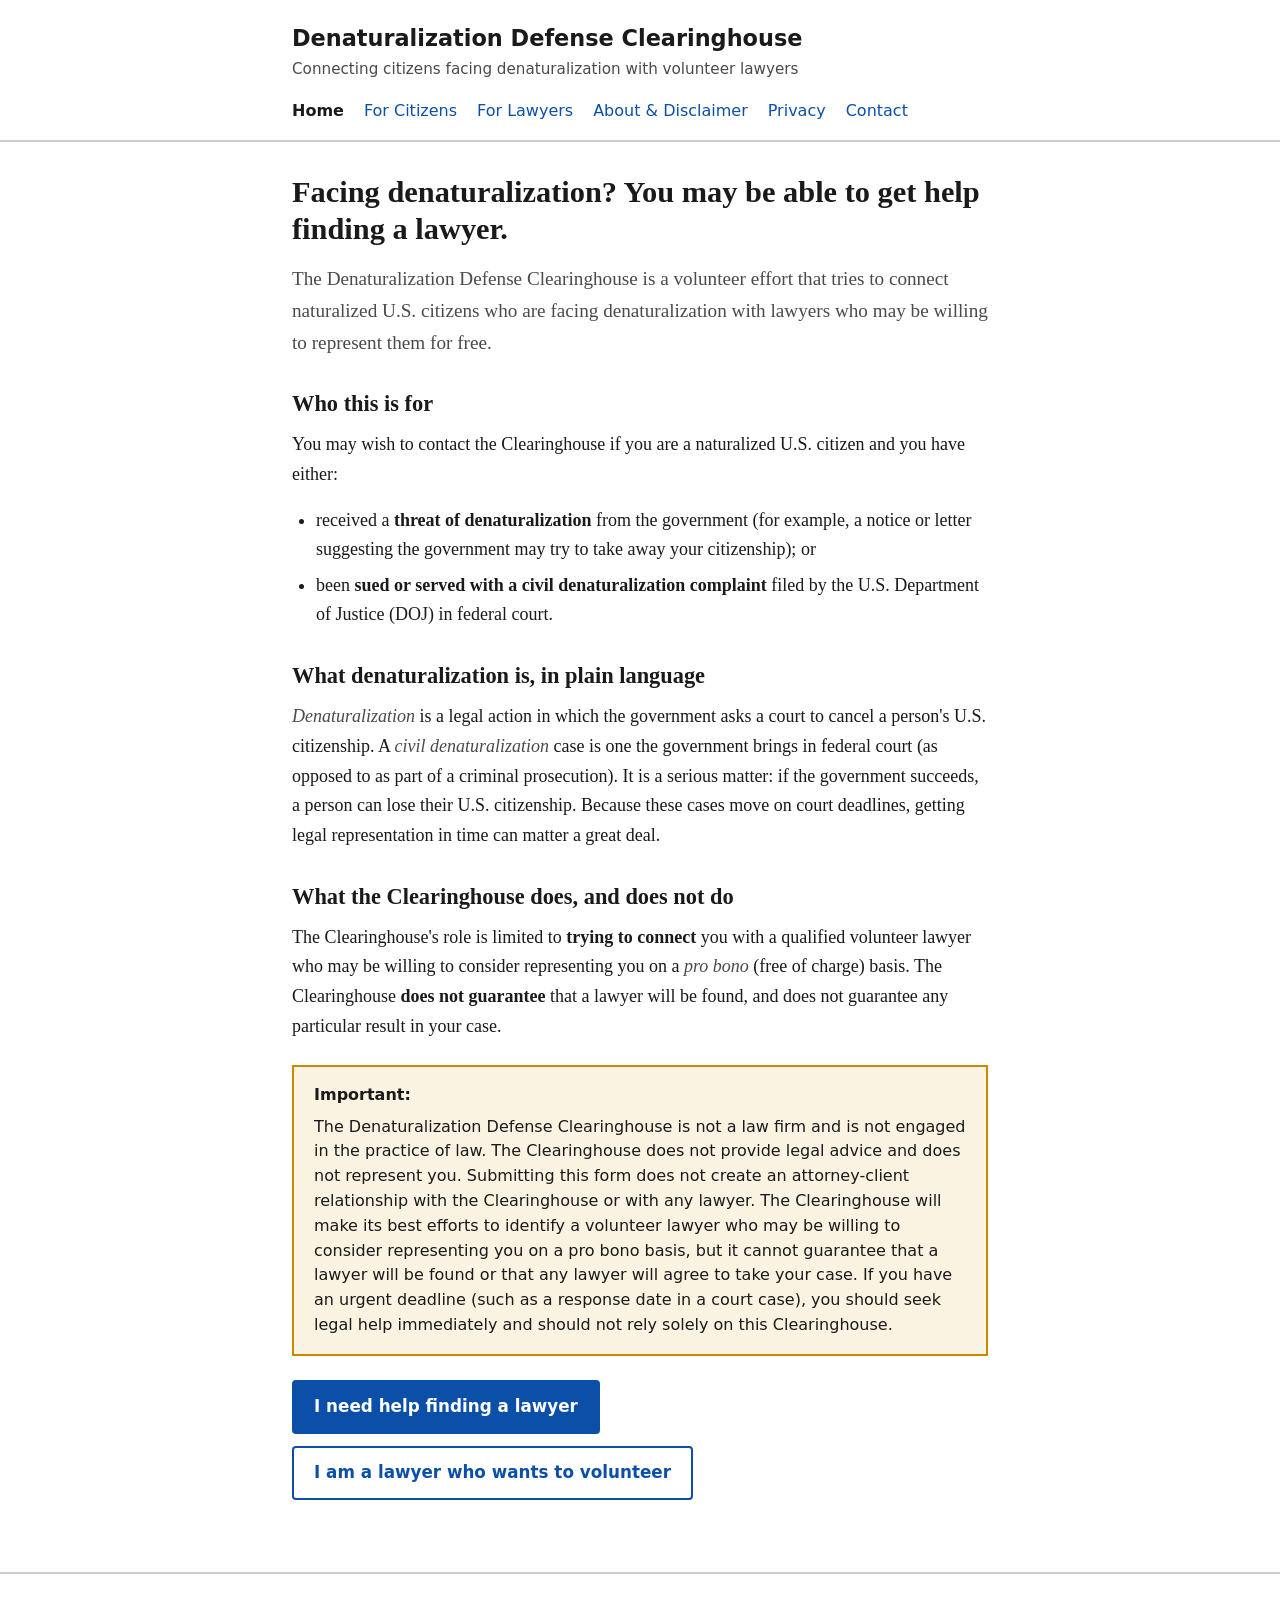
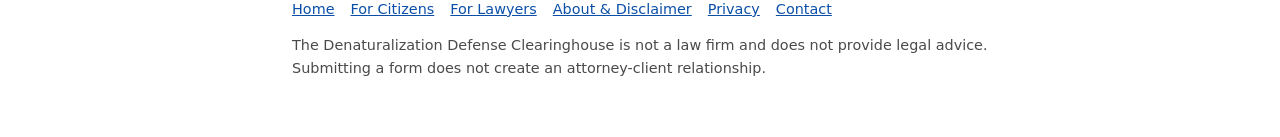
==== index.html @ 95be337d "Initial site: Denaturalization Defense Clearinghouse (front-end) Text-only, no-graphics, accessible " ====
<!DOCTYPE html>
<html lang="en">
<head>
  <meta charset="UTF-8" />
  <meta name="viewport" content="width=device-width, initial-scale=1.0" />
  <title>Denaturalization Defense Clearinghouse</title>
  <meta name="description" content="A volunteer network that tries to connect naturalized U.S. citizens facing denaturalization with pro bono lawyers. Not a law firm; no legal advice." />
  <link rel="stylesheet" href="styles.css" />
</head>
<body>
  <a class="skip-link" href="#main">Skip to content</a>

  <header class="site-header">
    <div class="container">
      <p class="site-title">
        <a href="index.html">
          <span class="name">Denaturalization Defense Clearinghouse</span>
          <span class="tagline">Connecting citizens facing denaturalization with volunteer lawyers</span>
        </a>
      </p>
      <nav class="main-nav" aria-label="Primary">
        <ul>
          <li><a href="index.html" aria-current="page">Home</a></li>
          <li><a href="for-citizens.html">For Citizens</a></li>
          <li><a href="for-lawyers.html">For Lawyers</a></li>
          <li><a href="about.html">About &amp; Disclaimer</a></li>
          <li><a href="privacy.html">Privacy</a></li>
          <li><a href="contact.html">Contact</a></li>
        </ul>
      </nav>
    </div>
  </header>

  <main id="main">
    <div class="container">
      <h1>Facing denaturalization? You may be able to get help finding a lawyer.</h1>

      <p class="lead">
        The Denaturalization Defense Clearinghouse is a volunteer effort that tries to
        connect naturalized U.S. citizens who are facing denaturalization with lawyers
        who may be willing to represent them for free.
      </p>

      <h2>Who this is for</h2>
      <p>You may wish to contact the Clearinghouse if you are a naturalized U.S. citizen and you have either:</p>
      <ul class="prose">
        <li>received a <strong>threat of denaturalization</strong> from the government (for example, a notice or letter suggesting the government may try to take away your citizenship); or</li>
        <li>been <strong>sued or served with a civil denaturalization complaint</strong> filed by the U.S. Department of Justice (DOJ) in federal court.</li>
      </ul>

      <h2>What denaturalization is, in plain language</h2>
      <p>
        <span class="define">Denaturalization</span> is a legal action in which the government
        asks a court to cancel a person's U.S. citizenship. A <span class="define">civil
        denaturalization</span> case is one the government brings in federal court (as opposed to
        as part of a criminal prosecution). It is a serious matter: if the government succeeds, a
        person can lose their U.S. citizenship. Because these cases move on court deadlines,
        getting legal representation in time can matter a great deal.
      </p>

      <h2>What the Clearinghouse does, and does not do</h2>
      <p>
        The Clearinghouse's role is limited to <strong>trying to connect</strong> you with a
        qualified volunteer lawyer who may be willing to consider representing you on a
        <span class="define">pro bono</span> (free of charge) basis. The Clearinghouse
        <strong>does not guarantee</strong> that a lawyer will be found, and does not guarantee
        any particular result in your case.
      </p>

      <div class="disclaimer" role="note" aria-label="Important disclaimer">
        <strong>Important:</strong>
        The Denaturalization Defense Clearinghouse is not a law firm and is not engaged in the
        practice of law. The Clearinghouse does not provide legal advice and does not represent
        you. Submitting this form does not create an attorney-client relationship with the
        Clearinghouse or with any lawyer. The Clearinghouse will make its best efforts to
        identify a volunteer lawyer who may be willing to consider representing you on a pro bono
        basis, but it cannot guarantee that a lawyer will be found or that any lawyer will agree
        to take your case. If you have an urgent deadline (such as a response date in a court
        case), you should seek legal help immediately and should not rely solely on this
        Clearinghouse.
      </div>

      <div class="actions">
        <a class="button" href="for-citizens.html">I need help finding a lawyer</a>
        <a class="button secondary" href="for-lawyers.html">I am a lawyer who wants to volunteer</a>
      </div>
    </div>
  </main>

  <footer class="site-footer">
    <div class="container">
      <nav aria-label="Footer">
        <ul>
          <li><a href="index.html">Home</a></li>
          <li><a href="for-citizens.html">For Citizens</a></li>
          <li><a href="for-lawyers.html">For Lawyers</a></li>
          <li><a href="about.html">About &amp; Disclaimer</a></li>
          <li><a href="privacy.html">Privacy</a></li>
          <li><a href="contact.html">Contact</a></li>
        </ul>
      </nav>
      <p>
        The Denaturalization Defense Clearinghouse is not a law firm and does not provide legal
        advice. Submitting a form does not create an attorney-client relationship.
      </p>
    </div>
  </footer>
</body>
</html>
---- styles.css ----
/* ---------------------------------------------------------------------------
   Denaturalization Defense Clearinghouse
   Text-only, no-graphics site. Clean readable typography, high contrast,
   mobile-responsive, WCAG 2.1 AA target. No frameworks.
--------------------------------------------------------------------------- */

:root {
  --bg: #ffffff;
  --text: #1a1a1a;
  --text-muted: #4a4a4a;
  --link: #0b4fa8;
  --link-hover: #08376f;
  --border: #cccccc;
  --surface: #f4f4f4;
  --focus: #0b4fa8;
  --warn-bg: #fbf3e2;
  --warn-border: #c98a00;
  --error: #a3000f;
  --max-width: 46rem;
  --font: Georgia, "Times New Roman", serif;
  --font-ui: system-ui, -apple-system, "Segoe UI", Roboto, sans-serif;
}

@media (prefers-color-scheme: dark) {
  :root {
    --bg: #14161a;
    --text: #eaeaea;
    --text-muted: #b8bcc2;
    --link: #7cb0f5;
    --link-hover: #a9caf8;
    --border: #3a3f47;
    --surface: #1e2127;
    --focus: #7cb0f5;
    --warn-bg: #2c2618;
    --warn-border: #c98a00;
    --error: #ff7b85;
  }
}

* { box-sizing: border-box; }

html { font-size: 100%; }

body {
  margin: 0;
  background: var(--bg);
  color: var(--text);
  font-family: var(--font);
  font-size: 1.125rem;
  line-height: 1.65;
}

.container {
  width: 100%;
  max-width: var(--max-width);
  margin-inline: auto;
  padding-inline: 1.25rem;
}

/* ---- Skip link ---- */
.skip-link {
  position: absolute;
  left: -999px;
  top: 0;
  background: var(--link);
  color: #fff;
  padding: 0.5rem 1rem;
  z-index: 100;
}
.skip-link:focus { left: 0; }

/* ---- Header / nav ---- */
.site-header {
  border-bottom: 2px solid var(--border);
  font-family: var(--font-ui);
}
.site-title {
  margin: 0;
  padding: 1.25rem 0 0.75rem;
  font-family: var(--font-ui);
}
.site-title a { color: var(--text); text-decoration: none; }
.site-title .name { display: block; font-size: 1.4rem; font-weight: 700; }
.site-title .tagline { display: block; font-size: 0.95rem; font-weight: 400; color: var(--text-muted); }

.main-nav { padding-bottom: 0.75rem; }
.main-nav ul {
  list-style: none;
  margin: 0;
  padding: 0;
  display: flex;
  flex-wrap: wrap;
  gap: 0.25rem 1.25rem;
}
.main-nav a {
  color: var(--link);
  text-decoration: none;
  font-size: 1rem;
  padding: 0.25rem 0;
  display: inline-block;
}
.main-nav a:hover { text-decoration: underline; color: var(--link-hover); }
.main-nav a[aria-current="page"] { color: var(--text); font-weight: 700; }

/* ---- Main content ---- */
main { padding-block: 2rem 3rem; }

h1 { font-size: 1.9rem; line-height: 1.2; margin: 0 0 1rem; }
h2 { font-size: 1.4rem; line-height: 1.25; margin: 2rem 0 0.75rem; }
h3 { font-size: 1.15rem; margin: 1.5rem 0 0.5rem; }

p, ul.prose, ol.prose { margin: 0 0 1rem; }
ul.prose, ol.prose { padding-left: 1.5rem; }
ul.prose li, ol.prose li { margin-bottom: 0.35rem; }

a { color: var(--link); }
a:hover { color: var(--link-hover); }

.lead { font-size: 1.2rem; color: var(--text-muted); }

.define { font-style: italic; color: var(--text-muted); }

/* ---- Links to actions ---- */
.actions { margin: 1.5rem 0; display: flex; flex-wrap: wrap; gap: 0.75rem; }
.button {
  font-family: var(--font-ui);
  font-size: 1.05rem;
  font-weight: 600;
  display: inline-block;
  padding: 0.7rem 1.25rem;
  border: 2px solid var(--link);
  border-radius: 4px;
  text-decoration: none;
  color: #fff;
  background: var(--link);
}
.button:hover { background: var(--link-hover); border-color: var(--link-hover); color: #fff; }
.button.secondary { background: transparent; color: var(--link); }
.button.secondary:hover { background: var(--surface); color: var(--link-hover); }

/* ---- Disclaimer box ---- */
.disclaimer {
  border: 2px solid var(--warn-border);
  background: var(--warn-bg);
  padding: 1rem 1.25rem;
  margin: 1.5rem 0;
  font-family: var(--font-ui);
  font-size: 1rem;
  line-height: 1.55;
}
.disclaimer strong { display: block; margin-bottom: 0.4rem; }

/* ---- Forms ---- */
form { font-family: var(--font-ui); font-size: 1rem; }
fieldset {
  border: 1px solid var(--border);
  border-radius: 4px;
  margin: 0 0 1.5rem;
  padding: 1rem 1.25rem 1.25rem;
}
legend { font-weight: 700; font-size: 1.1rem; padding: 0 0.4rem; }

.field { margin-bottom: 1.1rem; }
.field > label { display: block; font-weight: 600; margin-bottom: 0.3rem; }
.field .hint { display: block; font-weight: 400; color: var(--text-muted); font-size: 0.9rem; margin-bottom: 0.3rem; }
.req { color: var(--error); }

input[type="text"],
input[type="email"],
input[type="tel"],
input[type="date"],
input[type="search"],
select,
textarea {
  width: 100%;
  font-family: inherit;
  font-size: 1rem;
  padding: 0.55rem 0.6rem;
  border: 1px solid var(--border);
  border-radius: 4px;
  background: var(--bg);
  color: var(--text);
}
textarea { min-height: 6rem; resize: vertical; }

.radio-group, .checkbox-group { display: grid; gap: 0.5rem; margin-top: 0.25rem; }
.radio-option, .checkbox-option { display: flex; gap: 0.6rem; align-items: flex-start; font-weight: 400; }
.radio-option input, .checkbox-option input { margin-top: 0.35rem; flex: 0 0 auto; }
.radio-option label, .checkbox-option label { font-weight: 400; }

.conditional { border-left: 3px solid var(--border); padding-left: 1rem; margin: 0.5rem 0 1rem; }
[hidden] { display: none !important; }

.char-count { font-size: 0.85rem; color: var(--text-muted); }

button[type="submit"] {
  font-family: var(--font-ui);
  font-size: 1.1rem;
  font-weight: 700;
  padding: 0.8rem 1.5rem;
  border: 2px solid var(--link);
  border-radius: 4px;
  background: var(--link);
  color: #fff;
  cursor: pointer;
}
button[type="submit"]:hover { background: var(--link-hover); border-color: var(--link-hover); }

.form-note {
  font-family: var(--font-ui);
  font-size: 0.95rem;
  border: 1px dashed var(--border);
  background: var(--surface);
  padding: 0.75rem 1rem;
  margin: 1rem 0;
  color: var(--text-muted);
}

/* ---- Focus visibility (keyboard) ---- */
a:focus-visible,
button:focus-visible,
input:focus-visible,
select:focus-visible,
textarea:focus-visible {
  outline: 3px solid var(--focus);
  outline-offset: 2px;
}

/* ---- Footer ---- */
.site-footer {
  border-top: 2px solid var(--border);
  font-family: var(--font-ui);
  font-size: 0.9rem;
  color: var(--text-muted);
  padding-block: 1.5rem 2.5rem;
}
.site-footer nav ul {
  list-style: none;
  margin: 0 0 0.75rem;
  padding: 0;
  display: flex;
  flex-wrap: wrap;
  gap: 0.25rem 1rem;
}
.site-footer a { color: var(--link); }

/* ---- Utility ---- */
.visually-hidden {
  position: absolute;
  width: 1px; height: 1px;
  padding: 0; margin: -1px;
  overflow: hidden; clip: rect(0 0 0 0);
  white-space: nowrap; border: 0;
}
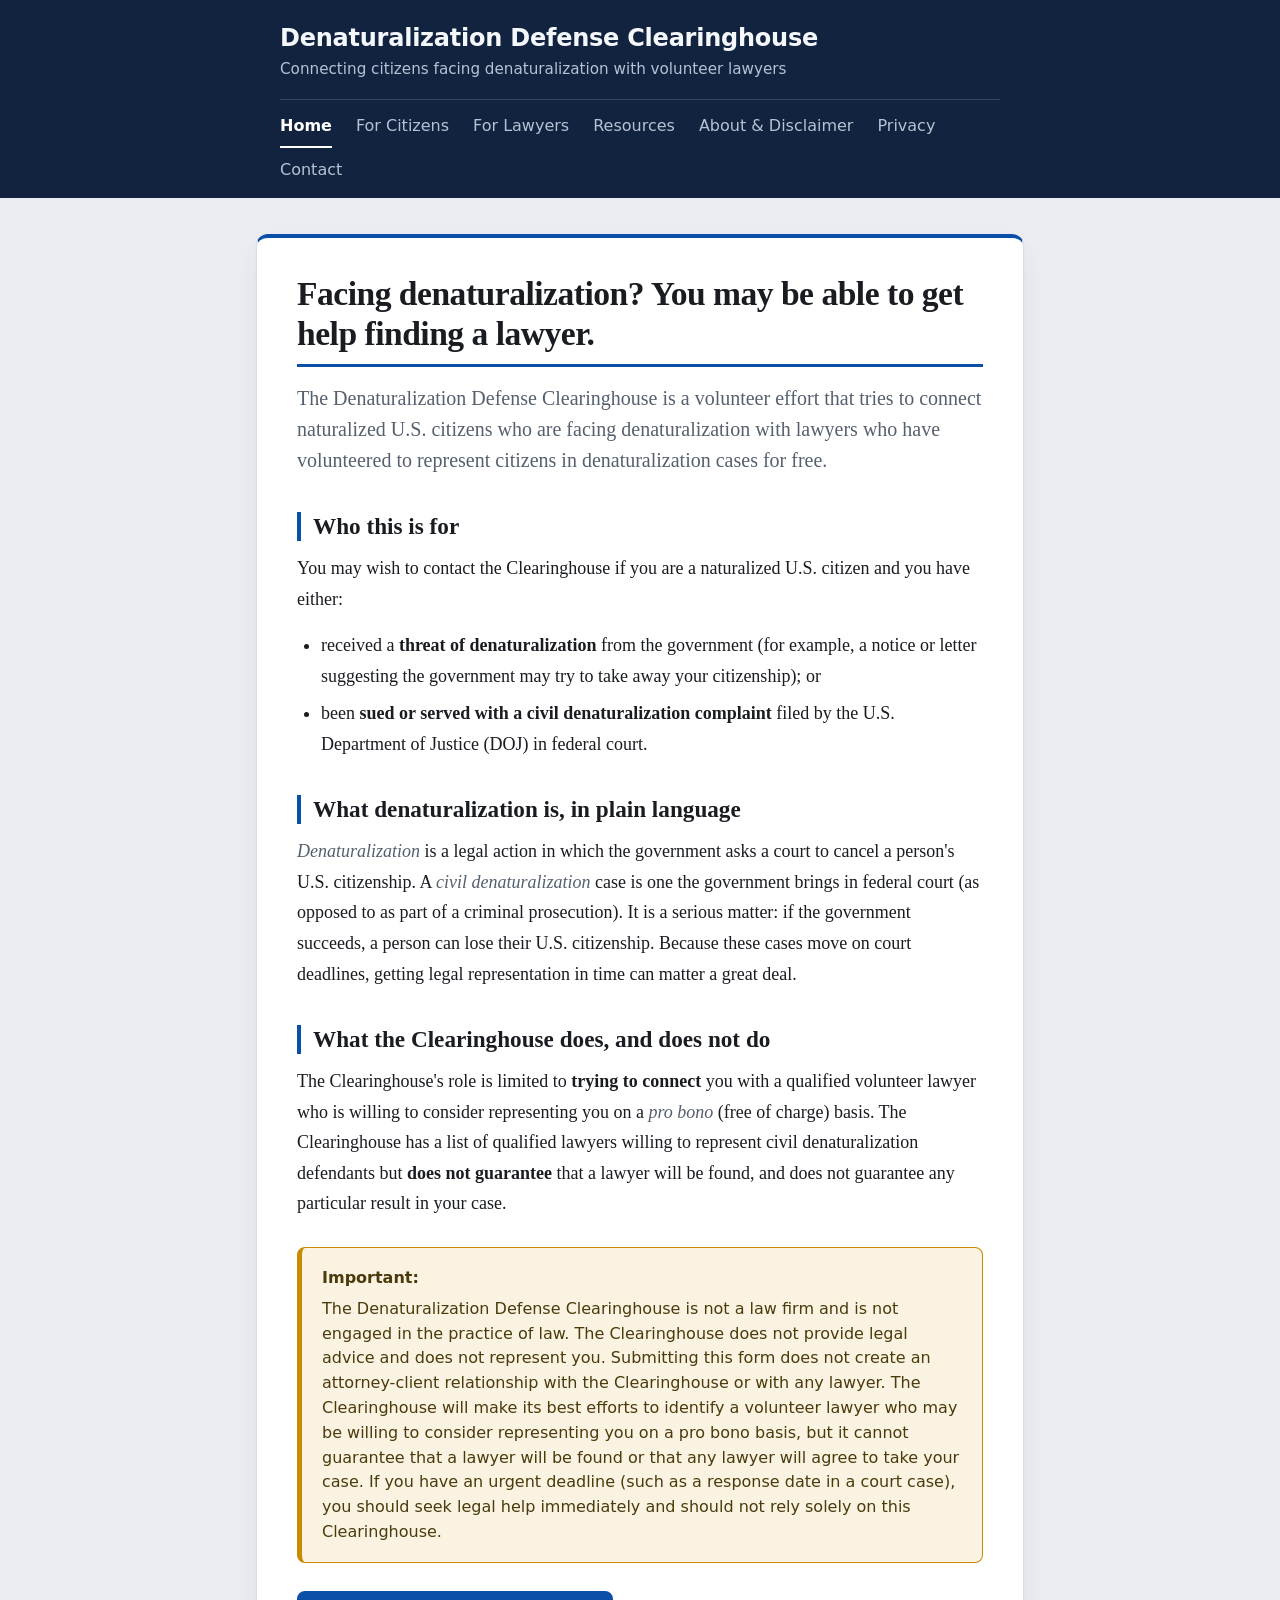
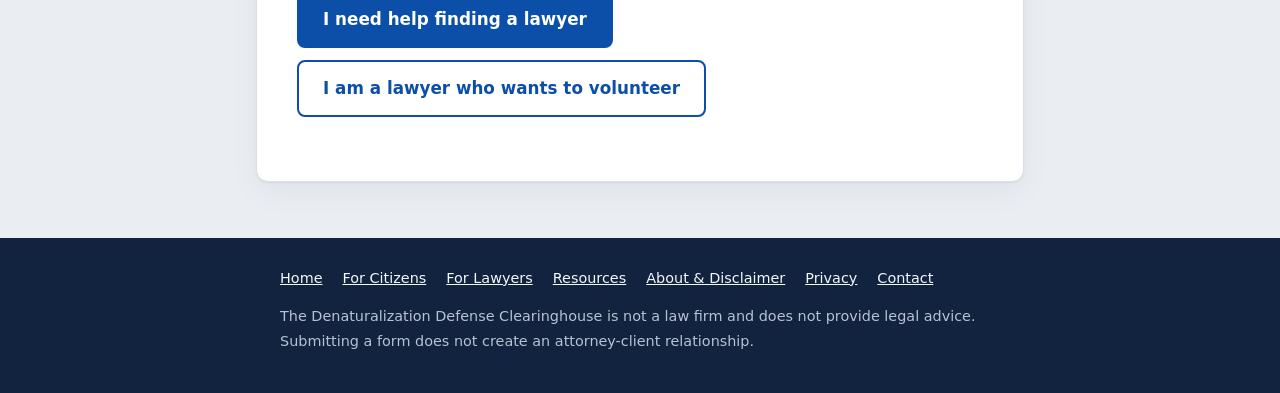
==== commit adbcc90c: "Apply Steve's content edits - Home: reword intro ('have volunteered ... for free'); 'does not do'   " ====
--- a/index.html
+++ b/index.html
@@ -3,6 +3,7 @@
 <head>
   <meta charset="UTF-8" />
   <meta name="viewport" content="width=device-width, initial-scale=1.0" />
+  <meta name="robots" content="noindex, nofollow" />
   <title>Denaturalization Defense Clearinghouse</title>
   <meta name="description" content="A volunteer network that tries to connect naturalized U.S. citizens facing denaturalization with pro bono lawyers. Not a law firm; no legal advice." />
   <link rel="stylesheet" href="styles.css" />
@@ -23,6 +24,7 @@
           <li><a href="index.html" aria-current="page">Home</a></li>
           <li><a href="for-citizens.html">For Citizens</a></li>
           <li><a href="for-lawyers.html">For Lawyers</a></li>
+          <li><a href="resources.html">Resources</a></li>
           <li><a href="about.html">About &amp; Disclaimer</a></li>
           <li><a href="privacy.html">Privacy</a></li>
           <li><a href="contact.html">Contact</a></li>
@@ -38,7 +40,7 @@
       <p class="lead">
         The Denaturalization Defense Clearinghouse is a volunteer effort that tries to
         connect naturalized U.S. citizens who are facing denaturalization with lawyers
-        who may be willing to represent them for free.
+        who have volunteered to represent citizens in denaturalization cases for free.
       </p>
 
       <h2>Who this is for</h2>
@@ -61,8 +63,9 @@
       <h2>What the Clearinghouse does, and does not do</h2>
       <p>
         The Clearinghouse's role is limited to <strong>trying to connect</strong> you with a
-        qualified volunteer lawyer who may be willing to consider representing you on a
-        <span class="define">pro bono</span> (free of charge) basis. The Clearinghouse
+        qualified volunteer lawyer who is willing to consider representing you on a
+        <span class="define">pro bono</span> (free of charge) basis. The Clearinghouse has a
+        list of qualified lawyers willing to represent civil denaturalization defendants but
         <strong>does not guarantee</strong> that a lawyer will be found, and does not guarantee
         any particular result in your case.
       </p>
@@ -94,6 +97,7 @@
           <li><a href="index.html">Home</a></li>
           <li><a href="for-citizens.html">For Citizens</a></li>
           <li><a href="for-lawyers.html">For Lawyers</a></li>
+          <li><a href="resources.html">Resources</a></li>
           <li><a href="about.html">About &amp; Disclaimer</a></li>
           <li><a href="privacy.html">Privacy</a></li>
           <li><a href="contact.html">Contact</a></li>
--- a/styles.css
+++ b/styles.css
@@ -1,38 +1,48 @@
 /* ---------------------------------------------------------------------------
    Denaturalization Defense Clearinghouse
-   Text-only, no-graphics site. Clean readable typography, high contrast,
-   mobile-responsive, WCAG 2.1 AA target. No frameworks.
+   Text-first, lightly designed. No images/icons/logos — visual interest comes
+   from color, type, spacing, and layout only. Mobile-responsive, WCAG 2.1 AA.
 --------------------------------------------------------------------------- */
 
 :root {
-  --bg: #ffffff;
-  --text: #1a1a1a;
-  --text-muted: #4a4a4a;
-  --link: #0b4fa8;
-  --link-hover: #08376f;
-  --border: #cccccc;
-  --surface: #f4f4f4;
-  --focus: #0b4fa8;
+  --brand: #0b4fa8;          /* links, buttons, accents */
+  --brand-hover: #08376f;
+  --brand-dark: #12233f;     /* header / footer bar */
+  --bg: #eaeef3;             /* page tint behind the content panel */
+  --card: #ffffff;           /* content panel */
+  --text: #191c21;
+  --text-muted: #55606e;
+  --border: #d9dfe7;
+  --header-text: #f4f7fb;
+  --header-muted: #b6c2d4;
+  --header-line: rgba(255, 255, 255, 0.16);
   --warn-bg: #fbf3e2;
   --warn-border: #c98a00;
+  --warn-text: #4a3a0c;
   --error: #a3000f;
-  --max-width: 46rem;
+
+  --max-width: 48rem;
+  --radius: 12px;
   --font: Georgia, "Times New Roman", serif;
   --font-ui: system-ui, -apple-system, "Segoe UI", Roboto, sans-serif;
 }
 
 @media (prefers-color-scheme: dark) {
   :root {
-    --bg: #14161a;
-    --text: #eaeaea;
-    --text-muted: #b8bcc2;
-    --link: #7cb0f5;
-    --link-hover: #a9caf8;
-    --border: #3a3f47;
-    --surface: #1e2127;
-    --focus: #7cb0f5;
+    --brand: #7cb0f5;
+    --brand-hover: #a9caf8;
+    --brand-dark: #0b1220;
+    --bg: #0c0e12;
+    --card: #161a20;
+    --text: #e9ebee;
+    --text-muted: #aab2bd;
+    --border: #2a303a;
+    --header-text: #f2f5f9;
+    --header-muted: #9fb0c6;
+    --header-line: rgba(255, 255, 255, 0.10);
     --warn-bg: #2c2618;
     --warn-border: #c98a00;
+    --warn-text: #f0e2c2;
     --error: #ff7b85;
   }
 }
@@ -47,14 +57,17 @@
   color: var(--text);
   font-family: var(--font);
   font-size: 1.125rem;
-  line-height: 1.65;
+  line-height: 1.7;
+  display: flex;
+  flex-direction: column;
+  min-height: 100vh;
 }
 
 .container {
   width: 100%;
   max-width: var(--max-width);
   margin-inline: auto;
-  padding-inline: 1.25rem;
+  padding-inline: 1.5rem;
 }
 
 /* ---- Skip link ---- */
@@ -62,88 +75,153 @@
   position: absolute;
   left: -999px;
   top: 0;
-  background: var(--link);
+  background: var(--brand);
   color: #fff;
   padding: 0.5rem 1rem;
   z-index: 100;
 }
 .skip-link:focus { left: 0; }
 
-/* ---- Header / nav ---- */
+/* ---- Header / nav (colored bar) ---- */
 .site-header {
-  border-bottom: 2px solid var(--border);
+  background: var(--brand-dark);
+  color: var(--header-text);
   font-family: var(--font-ui);
 }
 .site-title {
   margin: 0;
-  padding: 1.25rem 0 0.75rem;
-  font-family: var(--font-ui);
-}
-.site-title a { color: var(--text); text-decoration: none; }
-.site-title .name { display: block; font-size: 1.4rem; font-weight: 700; }
-.site-title .tagline { display: block; font-size: 0.95rem; font-weight: 400; color: var(--text-muted); }
-
-.main-nav { padding-bottom: 0.75rem; }
+  padding: 1.5rem 0 1rem;
+}
+.site-title a { color: var(--header-text); text-decoration: none; display: block; }
+.site-title .name {
+  display: block;
+  font-size: 1.5rem;
+  font-weight: 700;
+  letter-spacing: -0.01em;
+  line-height: 1.2;
+}
+.site-title .tagline {
+  display: block;
+  font-size: 0.95rem;
+  font-weight: 400;
+  color: var(--header-muted);
+  margin-top: 0.25rem;
+}
+
+.main-nav {
+  border-top: 1px solid var(--header-line);
+}
 .main-nav ul {
   list-style: none;
   margin: 0;
-  padding: 0;
+  padding: 0.4rem 0;
   display: flex;
   flex-wrap: wrap;
-  gap: 0.25rem 1.25rem;
+  gap: 0.1rem 1.5rem;
 }
 .main-nav a {
-  color: var(--link);
+  color: var(--header-muted);
   text-decoration: none;
   font-size: 1rem;
-  padding: 0.25rem 0;
+  padding: 0.4rem 0;
   display: inline-block;
-}
-.main-nav a:hover { text-decoration: underline; color: var(--link-hover); }
-.main-nav a[aria-current="page"] { color: var(--text); font-weight: 700; }
-
-/* ---- Main content ---- */
-main { padding-block: 2rem 3rem; }
-
-h1 { font-size: 1.9rem; line-height: 1.2; margin: 0 0 1rem; }
-h2 { font-size: 1.4rem; line-height: 1.25; margin: 2rem 0 0.75rem; }
+  border-bottom: 2px solid transparent;
+}
+.main-nav a:hover { color: var(--header-text); border-bottom-color: var(--header-muted); }
+.main-nav a[aria-current="page"] { color: #fff; font-weight: 600; border-bottom-color: #fff; }
+
+/* ---- Main content panel ---- */
+main { flex: 1 0 auto; padding-block: 2.25rem 3.5rem; }
+main > .container {
+  background: var(--card);
+  border: 1px solid var(--border);
+  border-top: 4px solid var(--brand);
+  border-radius: var(--radius);
+  padding: 2.25rem 2.5rem;
+  box-shadow: 0 1px 2px rgba(16, 24, 40, 0.06), 0 10px 30px rgba(16, 24, 40, 0.05);
+}
+
+h1 {
+  font-size: 2.1rem;
+  line-height: 1.2;
+  letter-spacing: -0.015em;
+  margin: 0 0 1rem;
+  padding-bottom: 0.6rem;
+  border-bottom: 3px solid var(--brand);
+}
+h2 {
+  font-size: 1.45rem;
+  line-height: 1.25;
+  margin: 2.25rem 0 0.75rem;
+  padding-left: 0.75rem;
+  border-left: 4px solid var(--brand);
+}
 h3 { font-size: 1.15rem; margin: 1.5rem 0 0.5rem; }
 
 p, ul.prose, ol.prose { margin: 0 0 1rem; }
 ul.prose, ol.prose { padding-left: 1.5rem; }
-ul.prose li, ol.prose li { margin-bottom: 0.35rem; }
-
-a { color: var(--link); }
-a:hover { color: var(--link-hover); }
-
-.lead { font-size: 1.2rem; color: var(--text-muted); }
+ul.prose li, ol.prose li { margin-bottom: 0.4rem; }
+
+a { color: var(--brand); }
+a:hover { color: var(--brand-hover); }
+
+.lead {
+  font-size: 1.25rem;
+  line-height: 1.55;
+  color: var(--text-muted);
+}
 
 .define { font-style: italic; color: var(--text-muted); }
 
-/* ---- Links to actions ---- */
-.actions { margin: 1.5rem 0; display: flex; flex-wrap: wrap; gap: 0.75rem; }
+/* ---- Buttons / calls to action ---- */
+.actions {
+  margin: 1.75rem 0;
+  display: flex;
+  flex-wrap: wrap;
+  gap: 0.75rem;
+}
 .button {
   font-family: var(--font-ui);
   font-size: 1.05rem;
   font-weight: 600;
   display: inline-block;
-  padding: 0.7rem 1.25rem;
-  border: 2px solid var(--link);
-  border-radius: 4px;
+  padding: 0.75rem 1.5rem;
+  border: 2px solid var(--brand);
+  border-radius: 8px;
   text-decoration: none;
   color: #fff;
-  background: var(--link);
-}
-.button:hover { background: var(--link-hover); border-color: var(--link-hover); color: #fff; }
-.button.secondary { background: transparent; color: var(--link); }
-.button.secondary:hover { background: var(--surface); color: var(--link-hover); }
+  background: var(--brand);
+  transition: background-color 0.12s ease, border-color 0.12s ease, color 0.12s ease;
+}
+.button:hover { background: var(--brand-hover); border-color: var(--brand-hover); color: #fff; }
+.button.secondary { background: transparent; color: var(--brand); }
+.button.secondary:hover { background: color-mix(in srgb, var(--brand) 10%, transparent); color: var(--brand-hover); }
+
+/* A lighter-weight CTA row that sits high on a page */
+.cta-early {
+  margin: 1.5rem 0 0.5rem;
+  padding: 1.1rem 1.25rem;
+  background: color-mix(in srgb, var(--brand) 8%, var(--card));
+  border: 1px solid color-mix(in srgb, var(--brand) 25%, var(--border));
+  border-radius: 10px;
+  display: flex;
+  flex-wrap: wrap;
+  align-items: center;
+  gap: 0.5rem 1rem;
+  font-family: var(--font-ui);
+}
+.cta-early p { margin: 0; font-size: 1rem; color: var(--text); }
+.cta-early .button { margin-left: auto; }
 
 /* ---- Disclaimer box ---- */
 .disclaimer {
-  border: 2px solid var(--warn-border);
+  border: 1px solid var(--warn-border);
+  border-left: 5px solid var(--warn-border);
   background: var(--warn-bg);
-  padding: 1rem 1.25rem;
-  margin: 1.5rem 0;
+  color: var(--warn-text);
+  padding: 1.1rem 1.25rem;
+  margin: 1.75rem 0;
+  border-radius: 8px;
   font-family: var(--font-ui);
   font-size: 1rem;
   line-height: 1.55;
@@ -154,13 +232,14 @@
 form { font-family: var(--font-ui); font-size: 1rem; }
 fieldset {
   border: 1px solid var(--border);
-  border-radius: 4px;
+  border-radius: 10px;
   margin: 0 0 1.5rem;
   padding: 1rem 1.25rem 1.25rem;
+  background: color-mix(in srgb, var(--brand) 3%, var(--card));
 }
 legend { font-weight: 700; font-size: 1.1rem; padding: 0 0.4rem; }
 
-.field { margin-bottom: 1.1rem; }
+.field { margin-bottom: 1.15rem; }
 .field > label { display: block; font-weight: 600; margin-bottom: 0.3rem; }
 .field .hint { display: block; font-weight: 400; color: var(--text-muted); font-size: 0.9rem; margin-bottom: 0.3rem; }
 .req { color: var(--error); }
@@ -170,15 +249,16 @@
 input[type="tel"],
 input[type="date"],
 input[type="search"],
+input[type="file"],
 select,
 textarea {
   width: 100%;
   font-family: inherit;
   font-size: 1rem;
-  padding: 0.55rem 0.6rem;
+  padding: 0.6rem 0.65rem;
   border: 1px solid var(--border);
-  border-radius: 4px;
-  background: var(--bg);
+  border-radius: 8px;
+  background: var(--card);
   color: var(--text);
 }
 textarea { min-height: 6rem; resize: vertical; }
@@ -197,22 +277,23 @@
   font-family: var(--font-ui);
   font-size: 1.1rem;
   font-weight: 700;
-  padding: 0.8rem 1.5rem;
-  border: 2px solid var(--link);
-  border-radius: 4px;
-  background: var(--link);
+  padding: 0.85rem 1.6rem;
+  border: 2px solid var(--brand);
+  border-radius: 8px;
+  background: var(--brand);
   color: #fff;
   cursor: pointer;
 }
-button[type="submit"]:hover { background: var(--link-hover); border-color: var(--link-hover); }
+button[type="submit"]:hover { background: var(--brand-hover); border-color: var(--brand-hover); }
 
 .form-note {
   font-family: var(--font-ui);
   font-size: 0.95rem;
   border: 1px dashed var(--border);
-  background: var(--surface);
+  background: color-mix(in srgb, var(--brand) 4%, var(--card));
   padding: 0.75rem 1rem;
   margin: 1rem 0;
+  border-radius: 8px;
   color: var(--text-muted);
 }
 
@@ -222,27 +303,50 @@
 input:focus-visible,
 select:focus-visible,
 textarea:focus-visible {
-  outline: 3px solid var(--focus);
+  outline: 3px solid var(--brand);
   outline-offset: 2px;
 }
 
-/* ---- Footer ---- */
+/* ---- Footer (colored bar) ---- */
 .site-footer {
-  border-top: 2px solid var(--border);
+  flex-shrink: 0;
+  background: var(--brand-dark);
+  color: var(--header-muted);
   font-family: var(--font-ui);
   font-size: 0.9rem;
-  color: var(--text-muted);
-  padding-block: 1.5rem 2.5rem;
+  padding-block: 1.75rem 2.5rem;
 }
 .site-footer nav ul {
   list-style: none;
-  margin: 0 0 0.75rem;
+  margin: 0 0 0.9rem;
   padding: 0;
   display: flex;
   flex-wrap: wrap;
-  gap: 0.25rem 1rem;
-}
-.site-footer a { color: var(--link); }
+  gap: 0.35rem 1.25rem;
+}
+.site-footer a { color: var(--header-text); }
+.site-footer a:hover { color: #fff; }
+.site-footer p { margin: 0; max-width: 46rem; }
+
+/* ---- Responsive ---- */
+@media (max-width: 640px) {
+  body { font-size: 1.06rem; }
+  main > .container { padding: 1.5rem 1.25rem; }
+  h1 { font-size: 1.75rem; }
+  h2 { font-size: 1.3rem; }
+  .cta-early .button { margin-left: 0; width: 100%; text-align: center; }
+}
+
+/* ---- Anti-bot honeypot (hidden from humans, off-screen not display:none so
+       bots that skip hidden fields still see it) ---- */
+.hp-field {
+  position: absolute;
+  left: -9999px;
+  width: 1px;
+  height: 1px;
+  overflow: hidden;
+}
+.turnstile-slot { margin: 1.25rem 0; }
 
 /* ---- Utility ---- */
 .visually-hidden {
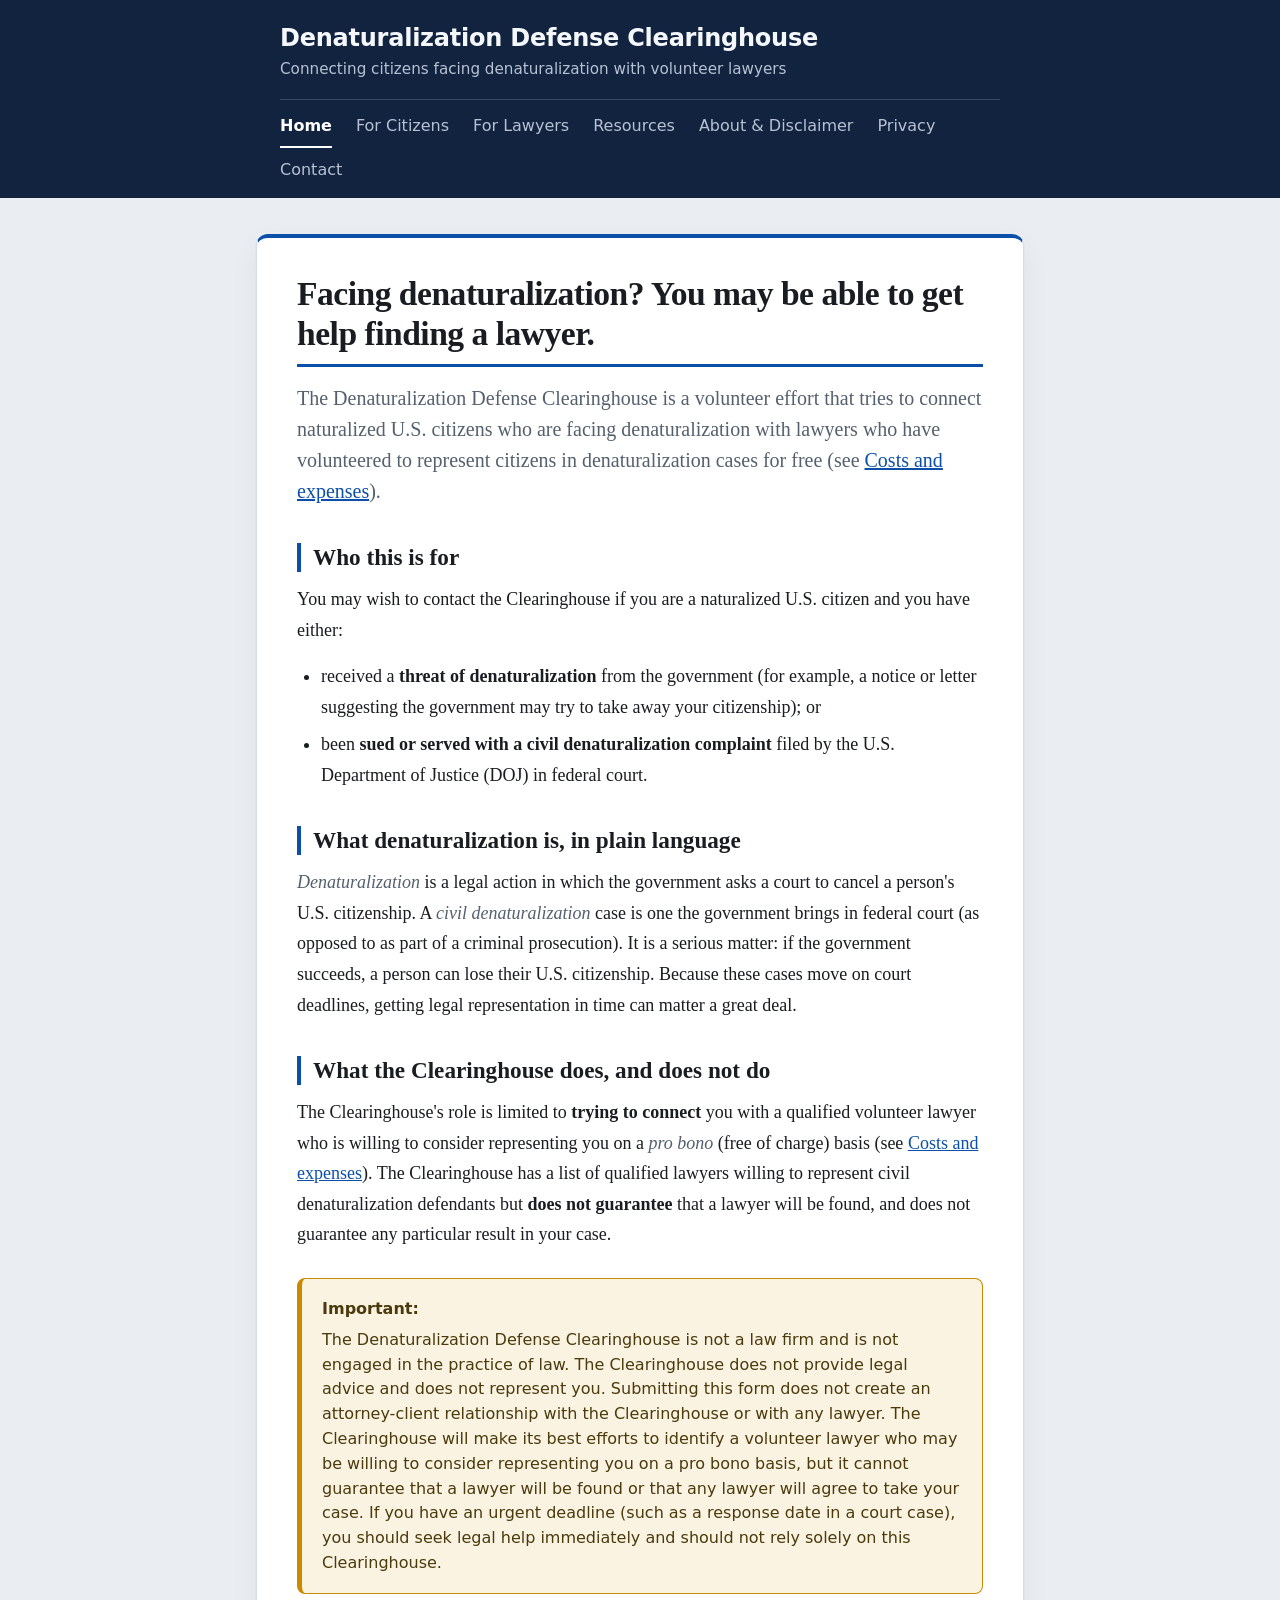
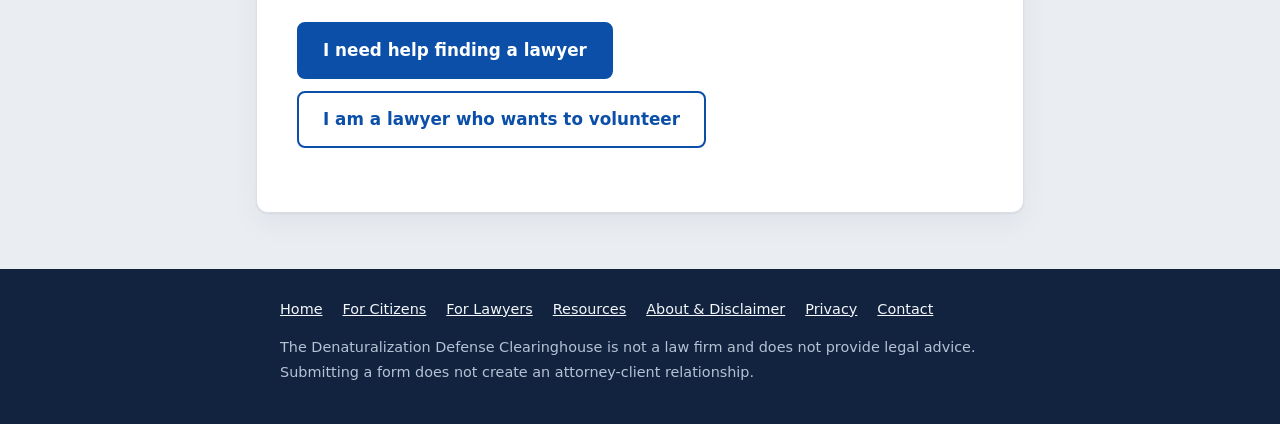
==== commit a1544d94: "Home: link 'free'/'pro bono' mentions to the For Citizens Costs and expenses section Co-Authored-By:" ====
--- a/index.html
+++ b/index.html
@@ -40,7 +40,8 @@
       <p class="lead">
         The Denaturalization Defense Clearinghouse is a volunteer effort that tries to
         connect naturalized U.S. citizens who are facing denaturalization with lawyers
-        who have volunteered to represent citizens in denaturalization cases for free.
+        who have volunteered to represent citizens in denaturalization cases for free
+        (see <a href="for-citizens.html#costs">Costs and expenses</a>).
       </p>
 
       <h2>Who this is for</h2>
@@ -64,7 +65,8 @@
       <p>
         The Clearinghouse's role is limited to <strong>trying to connect</strong> you with a
         qualified volunteer lawyer who is willing to consider representing you on a
-        <span class="define">pro bono</span> (free of charge) basis. The Clearinghouse has a
+        <span class="define">pro bono</span> (free of charge) basis
+        (see <a href="for-citizens.html#costs">Costs and expenses</a>). The Clearinghouse has a
         list of qualified lawyers willing to represent civil denaturalization defendants but
         <strong>does not guarantee</strong> that a lawyer will be found, and does not guarantee
         any particular result in your case.
--- a/styles.css
+++ b/styles.css
@@ -213,6 +213,20 @@
 .cta-early p { margin: 0; font-size: 1rem; color: var(--text); }
 .cta-early .button { margin-left: auto; }
 
+/* ---- Callout (informational note, lighter than the legal disclaimer) ---- */
+.callout {
+  border: 1px solid var(--border);
+  border-left: 4px solid var(--brand);
+  background: color-mix(in srgb, var(--brand) 5%, var(--card));
+  padding: 0.9rem 1.15rem;
+  margin: 1.5rem 0;
+  border-radius: 8px;
+  font-family: var(--font-ui);
+  font-size: 1rem;
+  line-height: 1.55;
+}
+.callout p { margin: 0; }
+
 /* ---- Disclaimer box ---- */
 .disclaimer {
   border: 1px solid var(--warn-border);
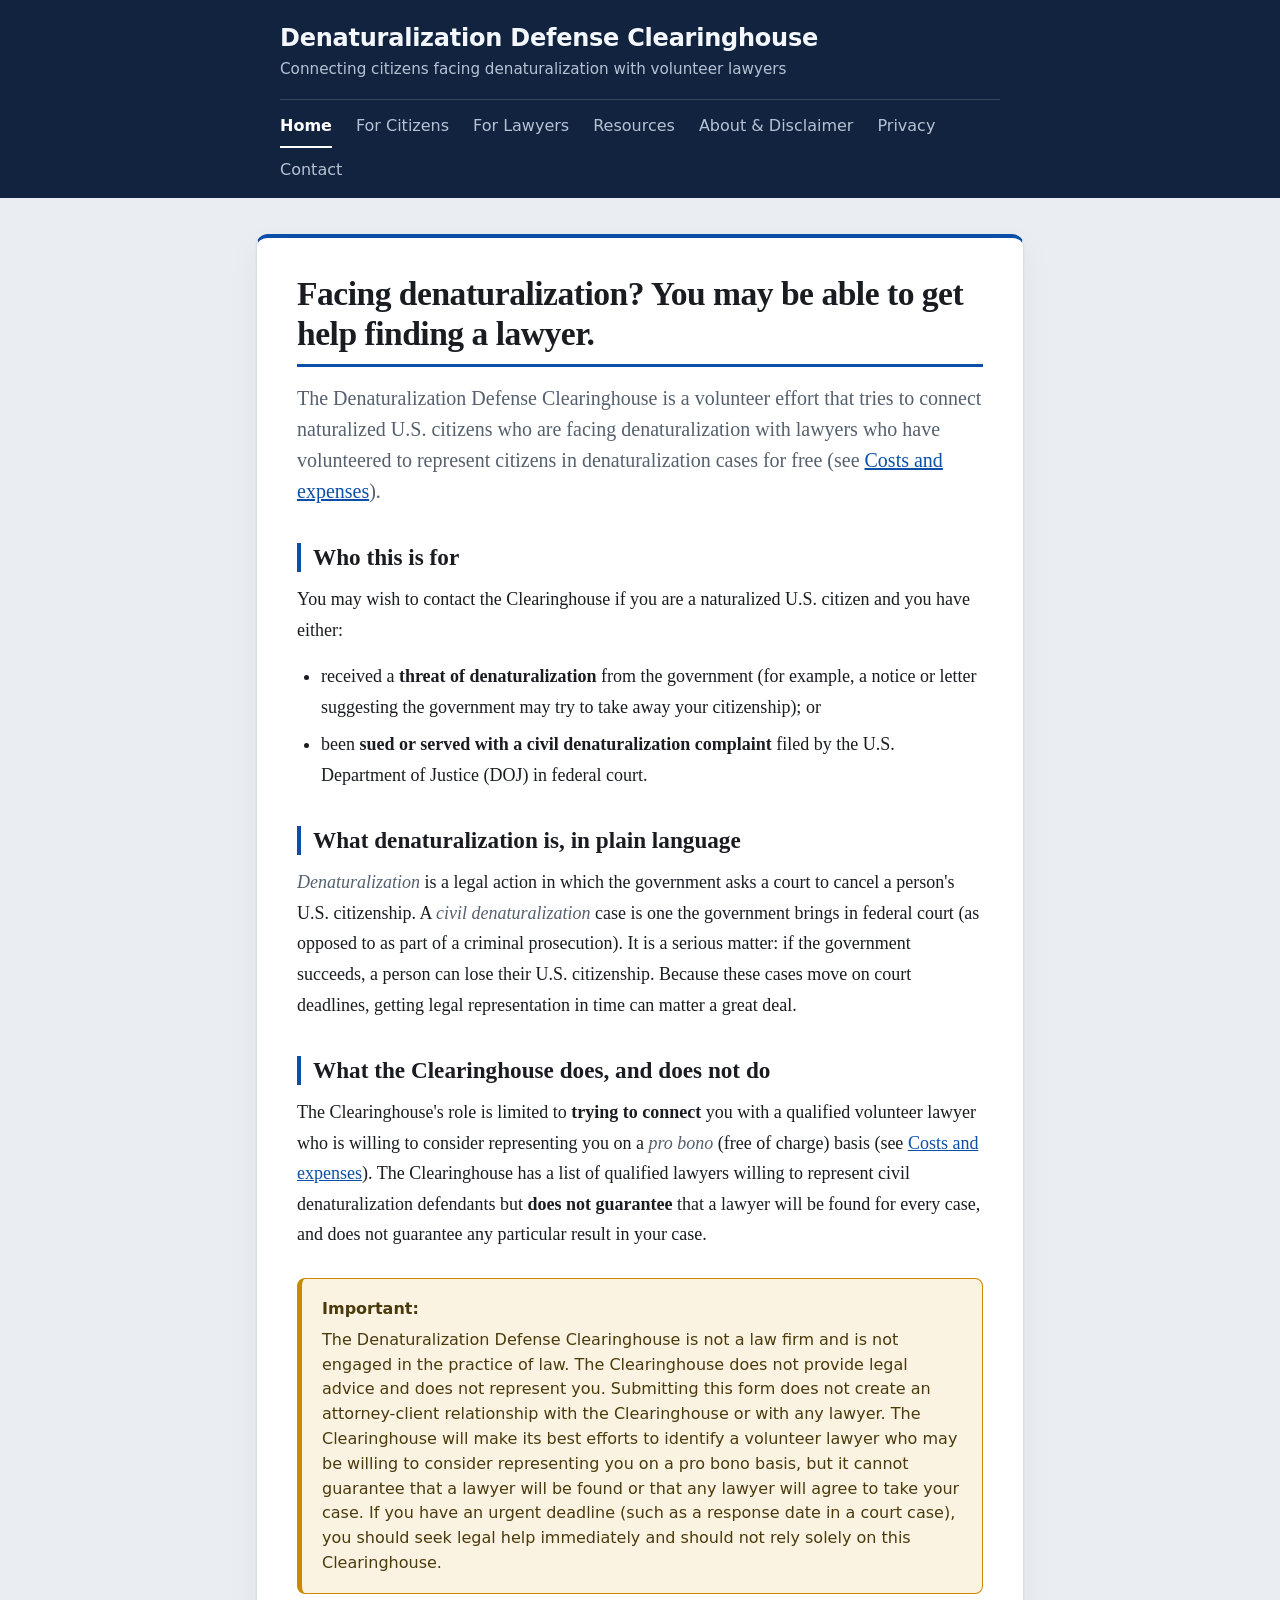
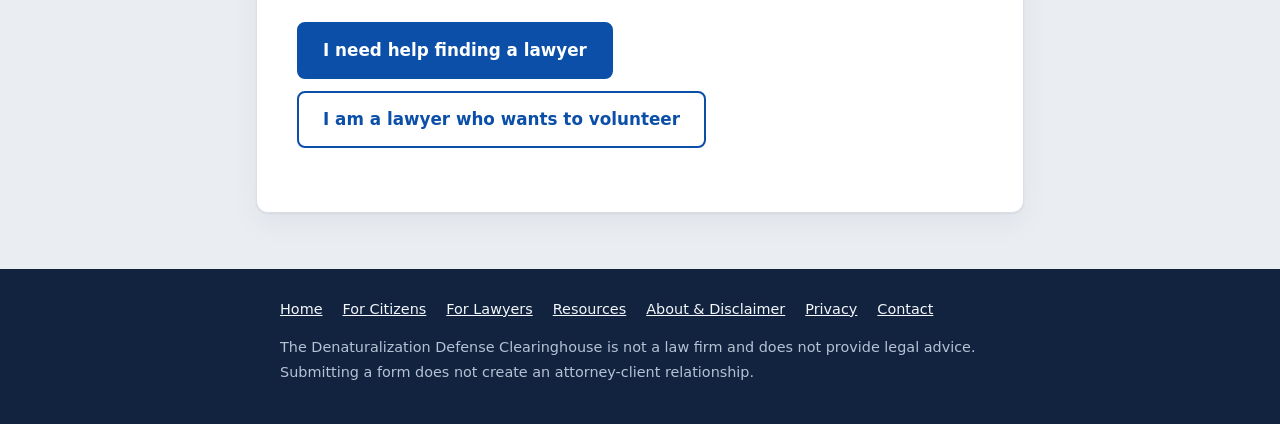
==== commit 6c211d98: "Steve's edits: malpractice insurance requirement, remove all placeholders 1. Home: "a lawyer will be" ====
--- a/index.html
+++ b/index.html
@@ -68,8 +68,8 @@
         <span class="define">pro bono</span> (free of charge) basis
         (see <a href="for-citizens.html#costs">Costs and expenses</a>). The Clearinghouse has a
         list of qualified lawyers willing to represent civil denaturalization defendants but
-        <strong>does not guarantee</strong> that a lawyer will be found, and does not guarantee
-        any particular result in your case.
+        <strong>does not guarantee</strong> that a lawyer will be found for every case, and does
+        not guarantee any particular result in your case.
       </p>
 
       <div class="disclaimer" role="note" aria-label="Important disclaimer">
